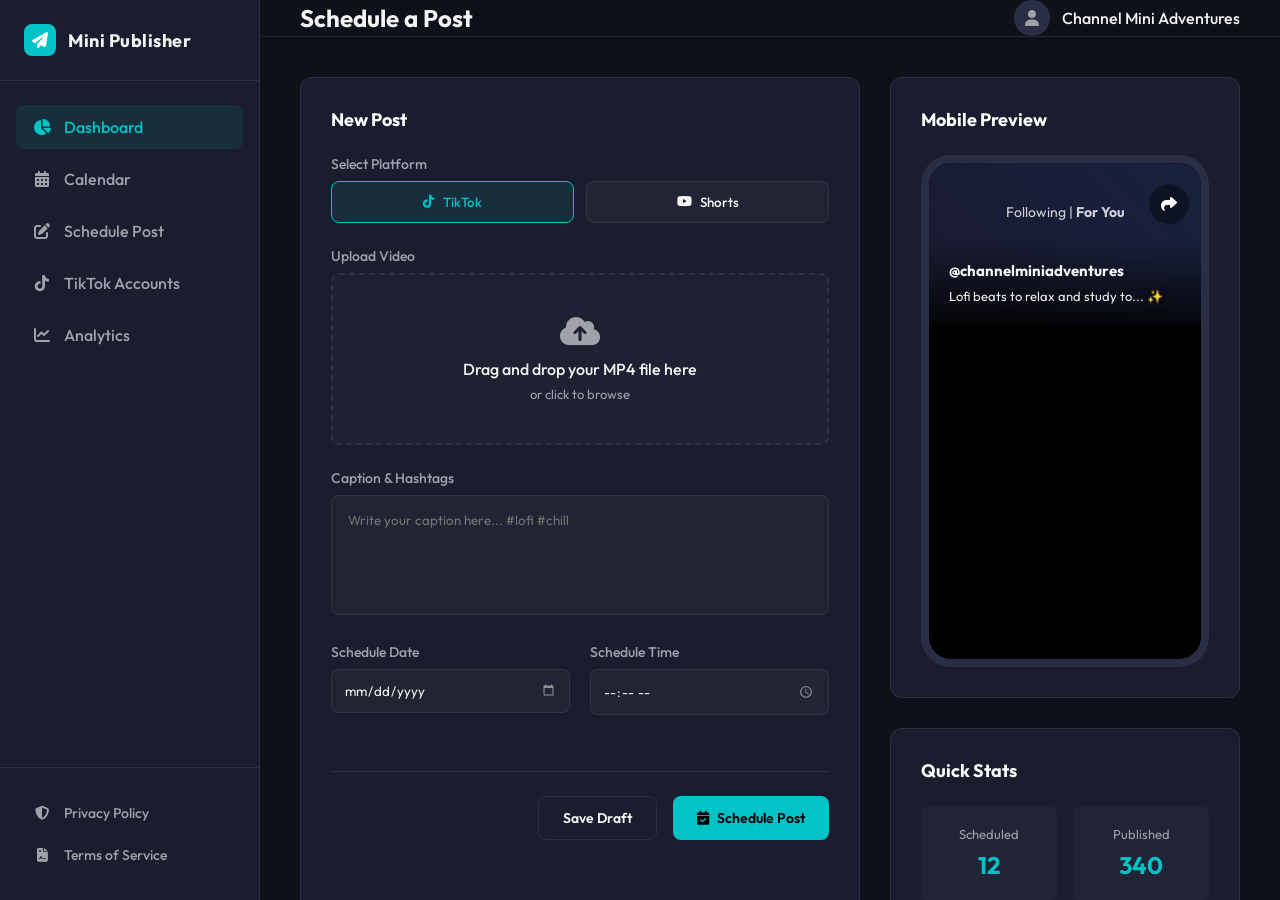
==== index.html @ 13feb2a8 "Initial commit for TikTok Website" ====
<!DOCTYPE html>
<html lang="en">
<head>
    <meta charset="UTF-8">
    <meta name="viewport" content="width=device-width, initial-scale=1.0">
    <title>Mini Publisher - Dashboard</title>
    <link rel="stylesheet" href="style.css">
    <link rel="preconnect" href="https://fonts.googleapis.com">
    <link rel="preconnect" href="https://fonts.gstatic.com" crossorigin>
    <link href="https://fonts.googleapis.com/css2?family=Outfit:wght@300;400;500;600;700&display=swap" rel="stylesheet">
    <link rel="stylesheet" href="https://cdnjs.cloudflare.com/ajax/libs/font-awesome/6.4.0/css/all.min.css">
    <link rel="icon" type="image/svg+xml" href="favicon.svg">
</head>
<body>
    <div class="app-container">
        <!-- Sidebar -->
        <aside class="sidebar">
            <div class="logo-area">
                <div class="logo-icon"><i class="fa-solid fa-paper-plane"></i></div>
                <span class="logo-text">Mini Publisher</span>
            </div>
            
            <nav class="main-nav">
                <a href="#" class="nav-item active"><i class="fa-solid fa-chart-pie"></i> Dashboard</a>
                <a href="#" class="nav-item"><i class="fa-solid fa-calendar-days"></i> Calendar</a>
                <a href="#" class="nav-item"><i class="fa-solid fa-pen-to-square"></i> Schedule Post</a>
                <a href="#" class="nav-item"><i class="fa-brands fa-tiktok"></i> TikTok Accounts</a>
                <a href="#" class="nav-item"><i class="fa-solid fa-chart-line"></i> Analytics</a>
            </nav>

            <div class="sidebar-footer">
                <a href="privacy.html" class="nav-item footer-link"><i class="fa-solid fa-shield-halved"></i> Privacy Policy</a>
                <a href="terms.html" class="nav-item footer-link"><i class="fa-solid fa-file-contract"></i> Terms of Service</a>
            </div>
        </aside>

        <!-- Main Content -->
        <main class="main-content">
            <header class="topbar">
                <h2>Schedule a Post</h2>
                <div class="user-profile">
                    <div class="avatar"><i class="fa-solid fa-user"></i></div>
                    <span>Channel Mini Adventures</span>
                </div>
            </header>

            <div class="dashboard-grid">
                <!-- Post Composer -->
                <div class="card composer-card">
                    <h3>New Post</h3>
                    <form class="post-form">
                        <div class="form-group">
                            <label>Select Platform</label>
                            <div class="platform-selector">
                                <button type="button" class="platform-btn active"><i class="fa-brands fa-tiktok"></i> TikTok</button>
                                <button type="button" class="platform-btn"><i class="fa-brands fa-youtube"></i> Shorts</button>
                            </div>
                        </div>

                        <div class="form-group">
                            <label>Upload Video</label>
                            <div class="upload-area">
                                <i class="fa-solid fa-cloud-arrow-up"></i>
                                <p>Drag and drop your MP4 file here</p>
                                <span>or click to browse</span>
                            </div>
                        </div>

                        <div class="form-group">
                            <label>Caption & Hashtags</label>
                            <textarea placeholder="Write your caption here... #lofi #chill"></textarea>
                        </div>

                        <div class="form-row">
                            <div class="form-group half">
                                <label>Schedule Date</label>
                                <input type="date">
                            </div>
                            <div class="form-group half">
                                <label>Schedule Time</label>
                                <input type="time">
                            </div>
                        </div>

                        <div class="form-actions">
                            <button type="button" class="btn btn-secondary">Save Draft</button>
                            <button type="button" class="btn btn-primary"><i class="fa-solid fa-calendar-check"></i> Schedule Post</button>
                        </div>
                    </form>
                </div>

                <!-- Right Column (Preview & Stats) -->
                <div class="right-col">
                    <div class="card preview-card">
                        <h3>Mobile Preview</h3>
                        <div class="phone-mockup">
                            <div class="phone-screen">
                                <div class="tiktok-ui-placeholder">
                                    <div class="tt-header">Following | <b>For You</b></div>
                                    <div class="tt-side-actions">
                                        <div class="action-btn"><i class="fa-solid fa-heart"></i></div>
                                        <div class="action-btn"><i class="fa-solid fa-comment"></i></div>
                                        <div class="action-btn"><i class="fa-solid fa-bookmark"></i></div>
                                        <div class="action-btn"><i class="fa-solid fa-share"></i></div>
                                    </div>
                                    <div class="tt-bottom-info">
                                        <h4>@channelminiadventures</h4>
                                        <p>Lofi beats to relax and study to... ✨</p>
                                    </div>
                                </div>
                            </div>
                        </div>
                    </div>

                    <div class="card stats-card">
                        <h3>Quick Stats</h3>
                        <div class="stat-row">
                            <div class="stat-box">
                                <span>Scheduled</span>
                                <b>12</b>
                            </div>
                            <div class="stat-box">
                                <span>Published</span>
                                <b>340</b>
                            </div>
                        </div>
                    </div>
                </div>
            </div>
        </main>
    </div>
</body>
</html>
---- style.css ----
:root {
    --primary: #00c2c7;
    --primary-hover: #00a0a5;
    --bg-dark: #0f111a;
    --bg-card: #1a1d2d;
    --text-main: #f4f4f5;
    --text-muted: #a1a1aa;
    --border: rgba(255, 255, 255, 0.08);
}

* {
    margin: 0;
    padding: 0;
    box-sizing: border-box;
    font-family: 'Outfit', sans-serif;
}

body {
    background-color: var(--bg-dark);
    color: var(--text-main);
    min-height: 100vh;
}

.app-container {
    display: flex;
    height: 100vh;
}

/* Sidebar */
.sidebar {
    width: 260px;
    background-color: var(--bg-card);
    border-right: 1px solid var(--border);
    display: flex;
    flex-direction: column;
}

.logo-area {
    padding: 24px;
    display: flex;
    align-items: center;
    gap: 12px;
    border-bottom: 1px solid var(--border);
}

.logo-icon {
    width: 32px;
    height: 32px;
    background: var(--primary);
    border-radius: 8px;
    display: flex;
    align-items: center;
    justify-content: center;
    color: #fff;
    font-size: 16px;
}

.logo-text {
    font-size: 18px;
    font-weight: 700;
    letter-spacing: 0.5px;
}

.main-nav {
    padding: 24px 16px;
    display: flex;
    flex-direction: column;
    gap: 8px;
    flex: 1;
}

.nav-item {
    display: flex;
    align-items: center;
    gap: 12px;
    padding: 12px 16px;
    color: var(--text-muted);
    text-decoration: none;
    border-radius: 8px;
    font-weight: 500;
    transition: all 0.2s ease;
}

.nav-item:hover, .nav-item.active {
    background: rgba(0, 194, 199, 0.1);
    color: var(--primary);
}

.nav-item i {
    width: 20px;
    text-align: center;
}

.sidebar-footer {
    padding: 24px 16px;
    border-top: 1px solid var(--border);
}

.footer-link {
    font-size: 14px;
}

/* Main Content */
.main-content {
    flex: 1;
    display: flex;
    flex-direction: column;
    overflow-y: auto;
}

.topbar {
    height: 80px;
    border-bottom: 1px solid var(--border);
    display: flex;
    align-items: center;
    justify-content: space-between;
    padding: 0 40px;
}

.user-profile {
    display: flex;
    align-items: center;
    gap: 12px;
    font-weight: 500;
}

.avatar {
    width: 36px;
    height: 36px;
    background: #2a2e45;
    border-radius: 50%;
    display: flex;
    align-items: center;
    justify-content: center;
    color: var(--text-muted);
}

.dashboard-grid {
    padding: 40px;
    display: grid;
    grid-template-columns: 1fr 350px;
    gap: 30px;
    max-width: 1400px;
}

.card {
    background: var(--bg-card);
    border: 1px solid var(--border);
    border-radius: 12px;
    padding: 30px;
}

.card h3 {
    margin-bottom: 24px;
    font-size: 18px;
    color: #fff;
}

/* Form Styles */
.form-group {
    margin-bottom: 24px;
}

.form-group label {
    display: block;
    margin-bottom: 8px;
    font-size: 14px;
    color: var(--text-muted);
    font-weight: 500;
}

.platform-selector {
    display: flex;
    gap: 12px;
}

.platform-btn {
    flex: 1;
    background: rgba(255,255,255,0.03);
    border: 1px solid var(--border);
    padding: 12px;
    border-radius: 8px;
    color: var(--text-main);
    cursor: pointer;
    font-family: inherit;
    font-weight: 500;
    display: flex;
    align-items: center;
    justify-content: center;
    gap: 8px;
    transition: all 0.2s;
}

.platform-btn.active {
    border-color: var(--primary);
    background: rgba(0, 194, 199, 0.1);
    color: var(--primary);
}

.upload-area {
    border: 2px dashed var(--border);
    border-radius: 8px;
    padding: 40px;
    text-align: center;
    background: rgba(255,255,255,0.02);
    cursor: pointer;
    transition: border-color 0.2s;
}

.upload-area:hover {
    border-color: var(--primary);
}

.upload-area i {
    font-size: 32px;
    color: var(--text-muted);
    margin-bottom: 12px;
}

.upload-area p {
    font-weight: 500;
    margin-bottom: 4px;
}

.upload-area span {
    font-size: 13px;
    color: var(--text-muted);
}

textarea {
    width: 100%;
    height: 120px;
    background: rgba(255,255,255,0.03);
    border: 1px solid var(--border);
    border-radius: 8px;
    padding: 16px;
    color: var(--text-main);
    font-family: inherit;
    resize: none;
}

textarea:focus, input:focus {
    outline: none;
    border-color: var(--primary);
}

.form-row {
    display: flex;
    gap: 20px;
}

.form-group.half {
    flex: 1;
}

input[type="date"], input[type="time"] {
    width: 100%;
    background: rgba(255,255,255,0.03);
    border: 1px solid var(--border);
    border-radius: 8px;
    padding: 12px;
    color: var(--text-main);
    font-family: inherit;
}

input[type="date"]::-webkit-calendar-picker-indicator,
input[type="time"]::-webkit-calendar-picker-indicator {
    filter: invert(1);
    opacity: 0.5;
    cursor: pointer;
}

.form-actions {
    display: flex;
    justify-content: flex-end;
    gap: 16px;
    margin-top: 32px;
    border-top: 1px solid var(--border);
    padding-top: 24px;
}

.btn {
    padding: 12px 24px;
    border-radius: 8px;
    font-family: inherit;
    font-weight: 600;
    cursor: pointer;
    border: none;
    display: flex;
    align-items: center;
    gap: 8px;
    font-size: 14px;
    transition: all 0.2s;
}

.btn-secondary {
    background: transparent;
    border: 1px solid var(--border);
    color: var(--text-main);
}

.btn-secondary:hover {
    background: rgba(255,255,255,0.05);
}

.btn-primary {
    background: var(--primary);
    color: #000;
}

.btn-primary:hover {
    background: var(--primary-hover);
}

/* Right Column */
.right-col {
    display: flex;
    flex-direction: column;
    gap: 30px;
}

.phone-mockup {
    width: 100%;
    aspect-ratio: 9/16;
    background: #000;
    border-radius: 30px;
    border: 8px solid #2a2e45;
    position: relative;
    overflow: hidden;
}

.tiktok-ui-placeholder {
    height: 100%;
    background: linear-gradient(45deg, #1a1a2e, #16213e);
    position: relative;
    display: flex;
    flex-direction: column;
    justify-content: space-between;
}

.tt-header {
    text-align: center;
    padding: 40px 20px 20px;
    color: #fff;
    font-size: 14px;
    opacity: 0.8;
}

.tt-side-actions {
    position: absolute;
    right: 12px;
    bottom: 100px;
    display: flex;
    flex-direction: column;
    gap: 20px;
}

.action-btn {
    width: 40px;
    height: 40px;
    background: rgba(0,0,0,0.4);
    border-radius: 50%;
    display: flex;
    align-items: center;
    justify-content: center;
    color: #fff;
}

.tt-bottom-info {
    padding: 20px;
    background: linear-gradient(transparent, rgba(0,0,0,0.8));
}

.tt-bottom-info h4 {
    margin-bottom: 8px;
    font-size: 15px;
}

.tt-bottom-info p {
    font-size: 13px;
    color: #eee;
}

.stat-row {
    display: flex;
    gap: 16px;
}

.stat-box {
    flex: 1;
    background: rgba(255,255,255,0.03);
    padding: 20px;
    border-radius: 8px;
    text-align: center;
}

.stat-box span {
    display: block;
    font-size: 13px;
    color: var(--text-muted);
    margin-bottom: 8px;
}

.stat-box b {
    font-size: 24px;
    color: var(--primary);
}

/* Legal Pages */
.doc-container {
    max-width: 800px;
    margin: 40px auto;
}

.doc-container h1 { color: var(--primary); margin-bottom: 24px; }
.doc-container h2 { margin: 32px 0 16px; color: #fff; }
.doc-container p, .doc-container li { color: var(--text-muted); line-height: 1.6; margin-bottom: 16px; }
.doc-container ul { padding-left: 24px; }
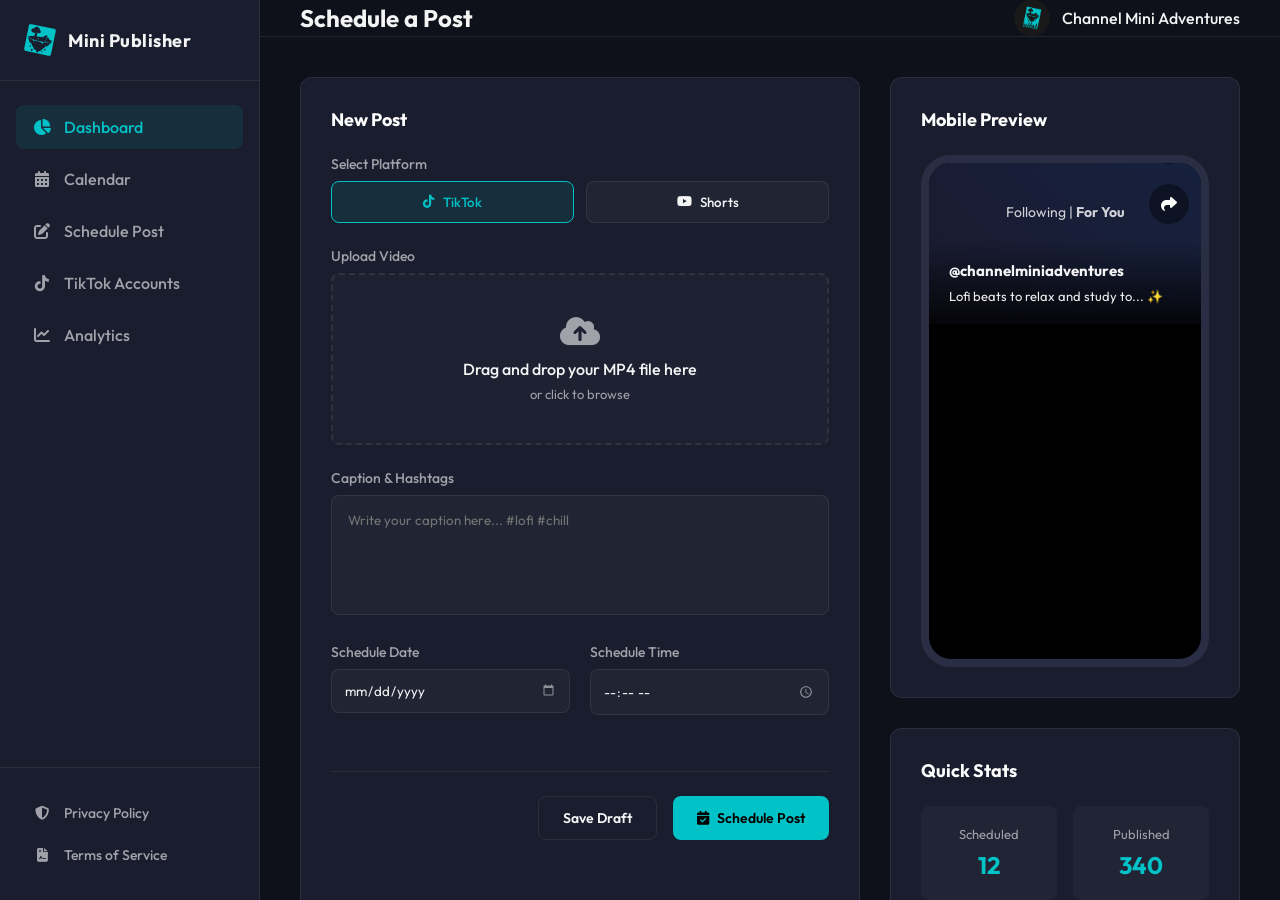
==== commit 88b70ebe: "Update logo and profile picture" ====
--- a/index.html
+++ b/index.html
@@ -16,7 +16,7 @@
         <!-- Sidebar -->
         <aside class="sidebar">
             <div class="logo-area">
-                <div class="logo-icon"><i class="fa-solid fa-paper-plane"></i></div>
+                <img src="favicon.svg" alt="Mini Publisher Logo" class="logo-img">
                 <span class="logo-text">Mini Publisher</span>
             </div>
             
@@ -39,7 +39,7 @@
             <header class="topbar">
                 <h2>Schedule a Post</h2>
                 <div class="user-profile">
-                    <div class="avatar"><i class="fa-solid fa-user"></i></div>
+                    <img src="profile.png" alt="Channel Mini Adventures" class="avatar-img">
                     <span>Channel Mini Adventures</span>
                 </div>
             </header>
--- a/style.css
+++ b/style.css
@@ -43,16 +43,11 @@
     border-bottom: 1px solid var(--border);
 }
 
-.logo-icon {
+.logo-img {
     width: 32px;
     height: 32px;
-    background: var(--primary);
-    border-radius: 8px;
-    display: flex;
-    align-items: center;
-    justify-content: center;
-    color: #fff;
-    font-size: 16px;
+    border-radius: 8px;
+    object-fit: contain;
 }
 
 .logo-text {
@@ -124,15 +119,11 @@
     font-weight: 500;
 }
 
-.avatar {
+.avatar-img {
     width: 36px;
     height: 36px;
-    background: #2a2e45;
     border-radius: 50%;
-    display: flex;
-    align-items: center;
-    justify-content: center;
-    color: var(--text-muted);
+    object-fit: cover;
 }
 
 .dashboard-grid {
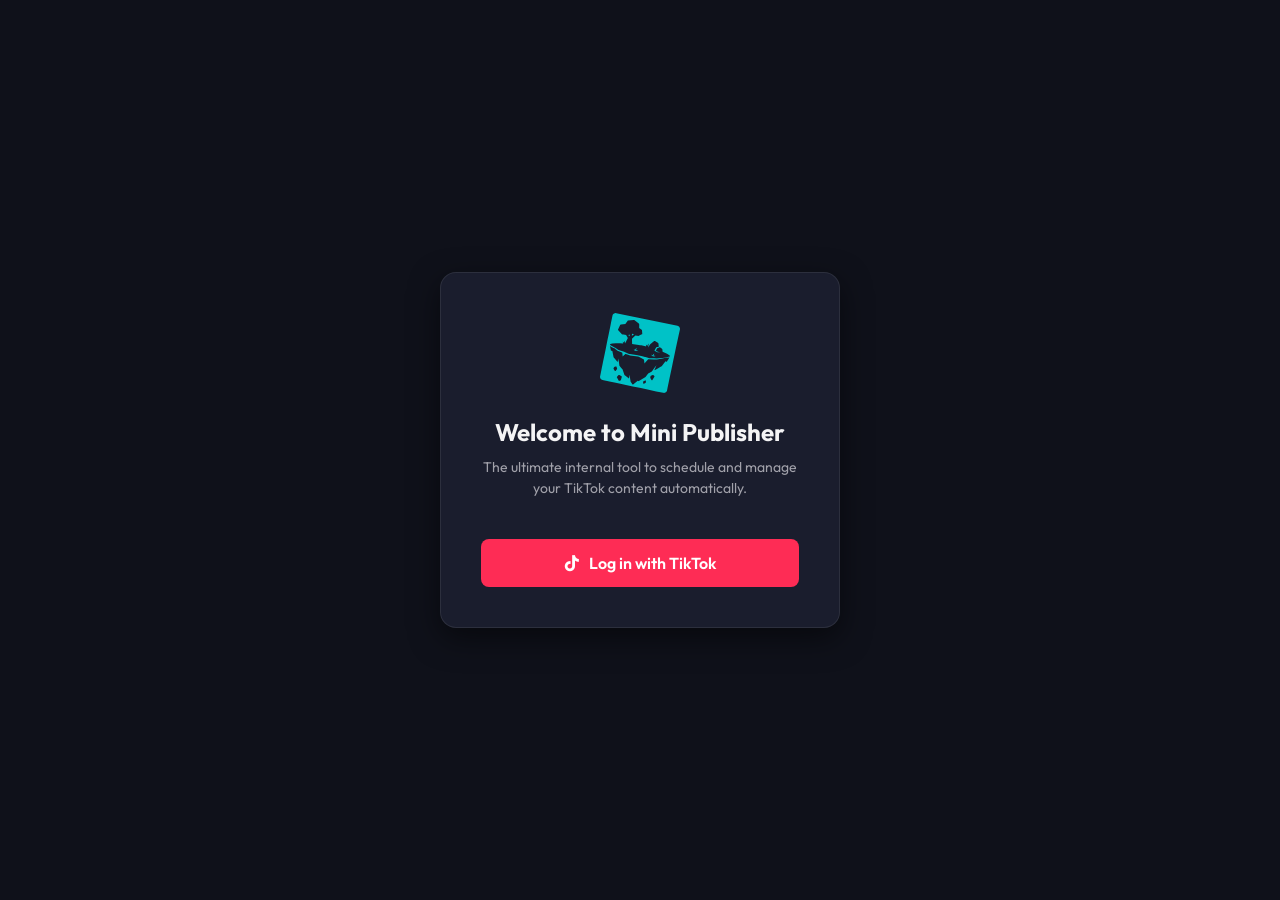
==== commit 5056a3d9: "Add fake login page for demonstration" ====
--- a/index.html
+++ b/index.html
@@ -3,131 +3,104 @@
 <head>
     <meta charset="UTF-8">
     <meta name="viewport" content="width=device-width, initial-scale=1.0">
-    <title>Mini Publisher - Dashboard</title>
+    <title>Login - Mini Publisher</title>
     <link rel="stylesheet" href="style.css">
     <link rel="preconnect" href="https://fonts.googleapis.com">
     <link rel="preconnect" href="https://fonts.gstatic.com" crossorigin>
     <link href="https://fonts.googleapis.com/css2?family=Outfit:wght@300;400;500;600;700&display=swap" rel="stylesheet">
     <link rel="stylesheet" href="https://cdnjs.cloudflare.com/ajax/libs/font-awesome/6.4.0/css/all.min.css">
     <link rel="icon" type="image/svg+xml" href="favicon.svg">
+    <style>
+        body {
+            display: flex;
+            align-items: center;
+            justify-content: center;
+            height: 100vh;
+            background: var(--bg-dark);
+            font-family: 'Outfit', sans-serif;
+        }
+        .login-card {
+            background: var(--bg-card);
+            padding: 40px;
+            border-radius: 16px;
+            text-align: center;
+            width: 100%;
+            max-width: 400px;
+            box-shadow: 0 10px 30px rgba(0,0,0,0.5);
+            border: 1px solid var(--border);
+        }
+        .login-logo {
+            width: 80px;
+            height: 80px;
+            margin-bottom: 20px;
+            border-radius: 16px;
+        }
+        .login-title {
+            color: var(--text-main);
+            font-size: 24px;
+            margin-bottom: 10px;
+        }
+        .login-subtitle {
+            color: var(--text-muted);
+            font-size: 14px;
+            margin-bottom: 40px;
+            line-height: 1.5;
+        }
+        .tiktok-btn {
+            background: #fe2c55;
+            color: white;
+            border: none;
+            padding: 14px 24px;
+            border-radius: 8px;
+            font-size: 16px;
+            font-weight: 600;
+            width: 100%;
+            cursor: pointer;
+            display: flex;
+            align-items: center;
+            justify-content: center;
+            gap: 10px;
+            text-decoration: none;
+            transition: all 0.3s ease;
+        }
+        .tiktok-btn:hover {
+            background: #e02249;
+            transform: translateY(-2px);
+        }
+        .loader {
+            display: none;
+            border: 3px solid rgba(255,255,255,0.3);
+            border-top: 3px solid white;
+            border-radius: 50%;
+            width: 20px;
+            height: 20px;
+            animation: spin 1s linear infinite;
+        }
+        @keyframes spin { 0% { transform: rotate(0deg); } 100% { transform: rotate(360deg); } }
+    </style>
 </head>
 <body>
-    <div class="app-container">
-        <!-- Sidebar -->
-        <aside class="sidebar">
-            <div class="logo-area">
-                <img src="favicon.svg" alt="Mini Publisher Logo" class="logo-img">
-                <span class="logo-text">Mini Publisher</span>
-            </div>
-            
-            <nav class="main-nav">
-                <a href="#" class="nav-item active"><i class="fa-solid fa-chart-pie"></i> Dashboard</a>
-                <a href="#" class="nav-item"><i class="fa-solid fa-calendar-days"></i> Calendar</a>
-                <a href="#" class="nav-item"><i class="fa-solid fa-pen-to-square"></i> Schedule Post</a>
-                <a href="#" class="nav-item"><i class="fa-brands fa-tiktok"></i> TikTok Accounts</a>
-                <a href="#" class="nav-item"><i class="fa-solid fa-chart-line"></i> Analytics</a>
-            </nav>
+    <div class="login-card">
+        <img src="favicon.svg" alt="Mini Publisher" class="login-logo">
+        <h1 class="login-title">Welcome to Mini Publisher</h1>
+        <p class="login-subtitle">The ultimate internal tool to schedule and manage your TikTok content automatically.</p>
+        
+        <a href="dashboard.html" class="tiktok-btn" id="loginBtn">
+            <i class="fa-brands fa-tiktok"></i> Log in with TikTok
+            <div class="loader" id="loader"></div>
+        </a>
+    </div>
 
-            <div class="sidebar-footer">
-                <a href="privacy.html" class="nav-item footer-link"><i class="fa-solid fa-shield-halved"></i> Privacy Policy</a>
-                <a href="terms.html" class="nav-item footer-link"><i class="fa-solid fa-file-contract"></i> Terms of Service</a>
-            </div>
-        </aside>
-
-        <!-- Main Content -->
-        <main class="main-content">
-            <header class="topbar">
-                <h2>Schedule a Post</h2>
-                <div class="user-profile">
-                    <img src="profile.png" alt="Channel Mini Adventures" class="avatar-img">
-                    <span>Channel Mini Adventures</span>
-                </div>
-            </header>
-
-            <div class="dashboard-grid">
-                <!-- Post Composer -->
-                <div class="card composer-card">
-                    <h3>New Post</h3>
-                    <form class="post-form">
-                        <div class="form-group">
-                            <label>Select Platform</label>
-                            <div class="platform-selector">
-                                <button type="button" class="platform-btn active"><i class="fa-brands fa-tiktok"></i> TikTok</button>
-                                <button type="button" class="platform-btn"><i class="fa-brands fa-youtube"></i> Shorts</button>
-                            </div>
-                        </div>
-
-                        <div class="form-group">
-                            <label>Upload Video</label>
-                            <div class="upload-area">
-                                <i class="fa-solid fa-cloud-arrow-up"></i>
-                                <p>Drag and drop your MP4 file here</p>
-                                <span>or click to browse</span>
-                            </div>
-                        </div>
-
-                        <div class="form-group">
-                            <label>Caption & Hashtags</label>
-                            <textarea placeholder="Write your caption here... #lofi #chill"></textarea>
-                        </div>
-
-                        <div class="form-row">
-                            <div class="form-group half">
-                                <label>Schedule Date</label>
-                                <input type="date">
-                            </div>
-                            <div class="form-group half">
-                                <label>Schedule Time</label>
-                                <input type="time">
-                            </div>
-                        </div>
-
-                        <div class="form-actions">
-                            <button type="button" class="btn btn-secondary">Save Draft</button>
-                            <button type="button" class="btn btn-primary"><i class="fa-solid fa-calendar-check"></i> Schedule Post</button>
-                        </div>
-                    </form>
-                </div>
-
-                <!-- Right Column (Preview & Stats) -->
-                <div class="right-col">
-                    <div class="card preview-card">
-                        <h3>Mobile Preview</h3>
-                        <div class="phone-mockup">
-                            <div class="phone-screen">
-                                <div class="tiktok-ui-placeholder">
-                                    <div class="tt-header">Following | <b>For You</b></div>
-                                    <div class="tt-side-actions">
-                                        <div class="action-btn"><i class="fa-solid fa-heart"></i></div>
-                                        <div class="action-btn"><i class="fa-solid fa-comment"></i></div>
-                                        <div class="action-btn"><i class="fa-solid fa-bookmark"></i></div>
-                                        <div class="action-btn"><i class="fa-solid fa-share"></i></div>
-                                    </div>
-                                    <div class="tt-bottom-info">
-                                        <h4>@channelminiadventures</h4>
-                                        <p>Lofi beats to relax and study to... ✨</p>
-                                    </div>
-                                </div>
-                            </div>
-                        </div>
-                    </div>
-
-                    <div class="card stats-card">
-                        <h3>Quick Stats</h3>
-                        <div class="stat-row">
-                            <div class="stat-box">
-                                <span>Scheduled</span>
-                                <b>12</b>
-                            </div>
-                            <div class="stat-box">
-                                <span>Published</span>
-                                <b>340</b>
-                            </div>
-                        </div>
-                    </div>
-                </div>
-            </div>
-        </main>
-    </div>
+    <script>
+        document.getElementById('loginBtn').addEventListener('click', function(e) {
+            e.preventDefault();
+            const btn = this;
+            btn.innerHTML = '<div class="loader" style="display:block"></div> Authenticating...';
+            btn.style.opacity = '0.8';
+            setTimeout(() => {
+                window.location.href = 'dashboard.html';
+            }, 1500);
+        });
+    </script>
 </body>
 </html>
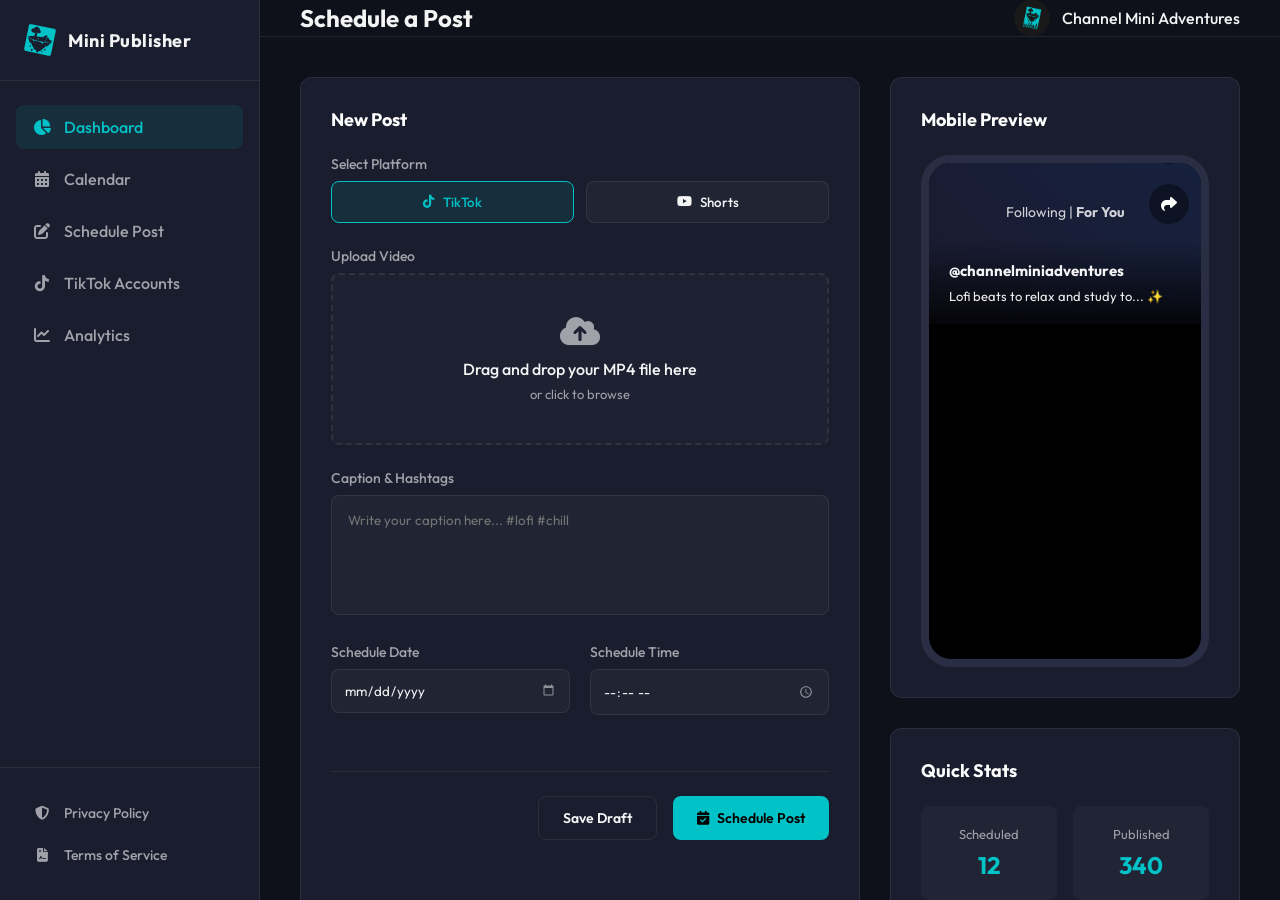
==== commit f767bdec: "Revert to dashboard only since app is internal" ====
--- a/index.html
+++ b/index.html
@@ -3,104 +3,131 @@
 <head>
     <meta charset="UTF-8">
     <meta name="viewport" content="width=device-width, initial-scale=1.0">
-    <title>Login - Mini Publisher</title>
+    <title>Mini Publisher - Dashboard</title>
     <link rel="stylesheet" href="style.css">
     <link rel="preconnect" href="https://fonts.googleapis.com">
     <link rel="preconnect" href="https://fonts.gstatic.com" crossorigin>
     <link href="https://fonts.googleapis.com/css2?family=Outfit:wght@300;400;500;600;700&display=swap" rel="stylesheet">
     <link rel="stylesheet" href="https://cdnjs.cloudflare.com/ajax/libs/font-awesome/6.4.0/css/all.min.css">
     <link rel="icon" type="image/svg+xml" href="favicon.svg">
-    <style>
-        body {
-            display: flex;
-            align-items: center;
-            justify-content: center;
-            height: 100vh;
-            background: var(--bg-dark);
-            font-family: 'Outfit', sans-serif;
-        }
-        .login-card {
-            background: var(--bg-card);
-            padding: 40px;
-            border-radius: 16px;
-            text-align: center;
-            width: 100%;
-            max-width: 400px;
-            box-shadow: 0 10px 30px rgba(0,0,0,0.5);
-            border: 1px solid var(--border);
-        }
-        .login-logo {
-            width: 80px;
-            height: 80px;
-            margin-bottom: 20px;
-            border-radius: 16px;
-        }
-        .login-title {
-            color: var(--text-main);
-            font-size: 24px;
-            margin-bottom: 10px;
-        }
-        .login-subtitle {
-            color: var(--text-muted);
-            font-size: 14px;
-            margin-bottom: 40px;
-            line-height: 1.5;
-        }
-        .tiktok-btn {
-            background: #fe2c55;
-            color: white;
-            border: none;
-            padding: 14px 24px;
-            border-radius: 8px;
-            font-size: 16px;
-            font-weight: 600;
-            width: 100%;
-            cursor: pointer;
-            display: flex;
-            align-items: center;
-            justify-content: center;
-            gap: 10px;
-            text-decoration: none;
-            transition: all 0.3s ease;
-        }
-        .tiktok-btn:hover {
-            background: #e02249;
-            transform: translateY(-2px);
-        }
-        .loader {
-            display: none;
-            border: 3px solid rgba(255,255,255,0.3);
-            border-top: 3px solid white;
-            border-radius: 50%;
-            width: 20px;
-            height: 20px;
-            animation: spin 1s linear infinite;
-        }
-        @keyframes spin { 0% { transform: rotate(0deg); } 100% { transform: rotate(360deg); } }
-    </style>
 </head>
 <body>
-    <div class="login-card">
-        <img src="favicon.svg" alt="Mini Publisher" class="login-logo">
-        <h1 class="login-title">Welcome to Mini Publisher</h1>
-        <p class="login-subtitle">The ultimate internal tool to schedule and manage your TikTok content automatically.</p>
-        
-        <a href="dashboard.html" class="tiktok-btn" id="loginBtn">
-            <i class="fa-brands fa-tiktok"></i> Log in with TikTok
-            <div class="loader" id="loader"></div>
-        </a>
+    <div class="app-container">
+        <!-- Sidebar -->
+        <aside class="sidebar">
+            <div class="logo-area">
+                <img src="favicon.svg" alt="Mini Publisher Logo" class="logo-img">
+                <span class="logo-text">Mini Publisher</span>
+            </div>
+            
+            <nav class="main-nav">
+                <a href="#" class="nav-item active"><i class="fa-solid fa-chart-pie"></i> Dashboard</a>
+                <a href="#" class="nav-item"><i class="fa-solid fa-calendar-days"></i> Calendar</a>
+                <a href="#" class="nav-item"><i class="fa-solid fa-pen-to-square"></i> Schedule Post</a>
+                <a href="#" class="nav-item"><i class="fa-brands fa-tiktok"></i> TikTok Accounts</a>
+                <a href="#" class="nav-item"><i class="fa-solid fa-chart-line"></i> Analytics</a>
+            </nav>
+
+            <div class="sidebar-footer">
+                <a href="privacy.html" class="nav-item footer-link"><i class="fa-solid fa-shield-halved"></i> Privacy Policy</a>
+                <a href="terms.html" class="nav-item footer-link"><i class="fa-solid fa-file-contract"></i> Terms of Service</a>
+            </div>
+        </aside>
+
+        <!-- Main Content -->
+        <main class="main-content">
+            <header class="topbar">
+                <h2>Schedule a Post</h2>
+                <div class="user-profile">
+                    <img src="profile.png" alt="Channel Mini Adventures" class="avatar-img">
+                    <span>Channel Mini Adventures</span>
+                </div>
+            </header>
+
+            <div class="dashboard-grid">
+                <!-- Post Composer -->
+                <div class="card composer-card">
+                    <h3>New Post</h3>
+                    <form class="post-form">
+                        <div class="form-group">
+                            <label>Select Platform</label>
+                            <div class="platform-selector">
+                                <button type="button" class="platform-btn active"><i class="fa-brands fa-tiktok"></i> TikTok</button>
+                                <button type="button" class="platform-btn"><i class="fa-brands fa-youtube"></i> Shorts</button>
+                            </div>
+                        </div>
+
+                        <div class="form-group">
+                            <label>Upload Video</label>
+                            <div class="upload-area">
+                                <i class="fa-solid fa-cloud-arrow-up"></i>
+                                <p>Drag and drop your MP4 file here</p>
+                                <span>or click to browse</span>
+                            </div>
+                        </div>
+
+                        <div class="form-group">
+                            <label>Caption & Hashtags</label>
+                            <textarea placeholder="Write your caption here... #lofi #chill"></textarea>
+                        </div>
+
+                        <div class="form-row">
+                            <div class="form-group half">
+                                <label>Schedule Date</label>
+                                <input type="date">
+                            </div>
+                            <div class="form-group half">
+                                <label>Schedule Time</label>
+                                <input type="time">
+                            </div>
+                        </div>
+
+                        <div class="form-actions">
+                            <button type="button" class="btn btn-secondary">Save Draft</button>
+                            <button type="button" class="btn btn-primary"><i class="fa-solid fa-calendar-check"></i> Schedule Post</button>
+                        </div>
+                    </form>
+                </div>
+
+                <!-- Right Column (Preview & Stats) -->
+                <div class="right-col">
+                    <div class="card preview-card">
+                        <h3>Mobile Preview</h3>
+                        <div class="phone-mockup">
+                            <div class="phone-screen">
+                                <div class="tiktok-ui-placeholder">
+                                    <div class="tt-header">Following | <b>For You</b></div>
+                                    <div class="tt-side-actions">
+                                        <div class="action-btn"><i class="fa-solid fa-heart"></i></div>
+                                        <div class="action-btn"><i class="fa-solid fa-comment"></i></div>
+                                        <div class="action-btn"><i class="fa-solid fa-bookmark"></i></div>
+                                        <div class="action-btn"><i class="fa-solid fa-share"></i></div>
+                                    </div>
+                                    <div class="tt-bottom-info">
+                                        <h4>@channelminiadventures</h4>
+                                        <p>Lofi beats to relax and study to... ✨</p>
+                                    </div>
+                                </div>
+                            </div>
+                        </div>
+                    </div>
+
+                    <div class="card stats-card">
+                        <h3>Quick Stats</h3>
+                        <div class="stat-row">
+                            <div class="stat-box">
+                                <span>Scheduled</span>
+                                <b>12</b>
+                            </div>
+                            <div class="stat-box">
+                                <span>Published</span>
+                                <b>340</b>
+                            </div>
+                        </div>
+                    </div>
+                </div>
+            </div>
+        </main>
     </div>
-
-    <script>
-        document.getElementById('loginBtn').addEventListener('click', function(e) {
-            e.preventDefault();
-            const btn = this;
-            btn.innerHTML = '<div class="loader" style="display:block"></div> Authenticating...';
-            btn.style.opacity = '0.8';
-            setTimeout(() => {
-                window.location.href = 'dashboard.html';
-            }, 1500);
-        });
-    </script>
 </body>
 </html>
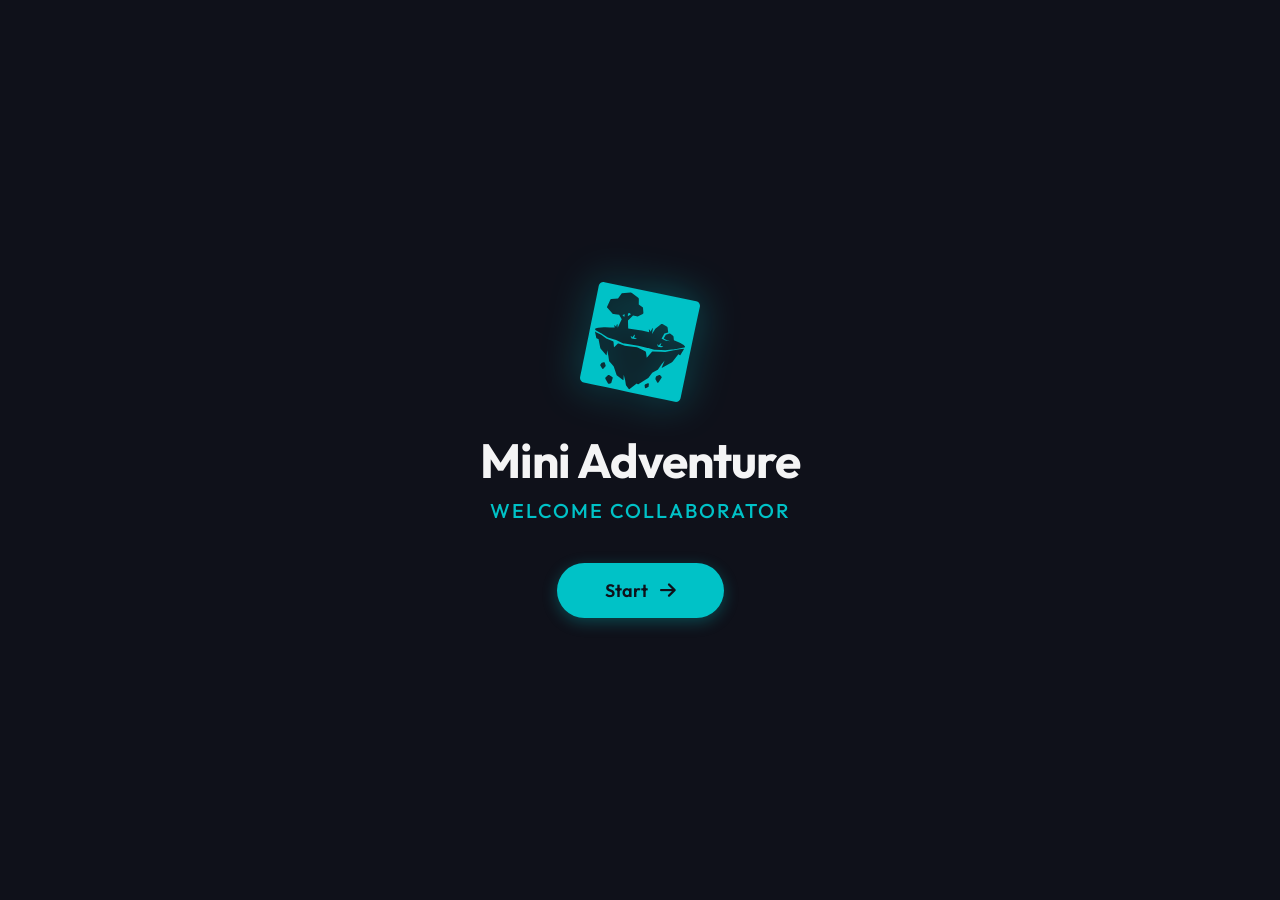
==== commit ddb9c681: "Add internal welcome screen and top header layout" ====
--- a/index.html
+++ b/index.html
@@ -3,131 +3,86 @@
 <head>
     <meta charset="UTF-8">
     <meta name="viewport" content="width=device-width, initial-scale=1.0">
-    <title>Mini Publisher - Dashboard</title>
+    <title>Mini Adventure - Internal Hub</title>
     <link rel="stylesheet" href="style.css">
     <link rel="preconnect" href="https://fonts.googleapis.com">
     <link rel="preconnect" href="https://fonts.gstatic.com" crossorigin>
     <link href="https://fonts.googleapis.com/css2?family=Outfit:wght@300;400;500;600;700&display=swap" rel="stylesheet">
     <link rel="stylesheet" href="https://cdnjs.cloudflare.com/ajax/libs/font-awesome/6.4.0/css/all.min.css">
     <link rel="icon" type="image/svg+xml" href="favicon.svg">
+    <style>
+        body {
+            display: flex;
+            align-items: center;
+            justify-content: center;
+            height: 100vh;
+            background: var(--bg-dark);
+            font-family: 'Outfit', sans-serif;
+            margin: 0;
+            padding: 0;
+            overflow: hidden;
+        }
+        .welcome-card {
+            text-align: center;
+            animation: fadeIn 0.8s ease-out;
+        }
+        .welcome-logo {
+            width: 120px;
+            height: 120px;
+            margin-bottom: 24px;
+            filter: drop-shadow(0 0 20px rgba(0, 194, 199, 0.4));
+        }
+        .welcome-title {
+            color: var(--text-main);
+            font-size: 48px;
+            font-weight: 700;
+            margin-bottom: 8px;
+            letter-spacing: -1px;
+        }
+        .welcome-subtitle {
+            color: var(--primary);
+            font-size: 20px;
+            font-weight: 500;
+            margin-bottom: 40px;
+            text-transform: uppercase;
+            letter-spacing: 2px;
+        }
+        .start-btn {
+            background: var(--primary);
+            color: var(--bg-dark);
+            border: none;
+            padding: 16px 48px;
+            border-radius: 50px;
+            font-size: 18px;
+            font-weight: 600;
+            cursor: pointer;
+            text-decoration: none;
+            display: inline-flex;
+            align-items: center;
+            gap: 12px;
+            transition: all 0.3s ease;
+            box-shadow: 0 4px 15px rgba(0, 194, 199, 0.3);
+        }
+        .start-btn:hover {
+            transform: translateY(-3px) scale(1.02);
+            box-shadow: 0 8px 25px rgba(0, 194, 199, 0.5);
+            background: var(--primary-hover);
+        }
+        @keyframes fadeIn {
+            from { opacity: 0; transform: translateY(20px); }
+            to { opacity: 1; transform: translateY(0); }
+        }
+    </style>
 </head>
 <body>
-    <div class="app-container">
-        <!-- Sidebar -->
-        <aside class="sidebar">
-            <div class="logo-area">
-                <img src="favicon.svg" alt="Mini Publisher Logo" class="logo-img">
-                <span class="logo-text">Mini Publisher</span>
-            </div>
-            
-            <nav class="main-nav">
-                <a href="#" class="nav-item active"><i class="fa-solid fa-chart-pie"></i> Dashboard</a>
-                <a href="#" class="nav-item"><i class="fa-solid fa-calendar-days"></i> Calendar</a>
-                <a href="#" class="nav-item"><i class="fa-solid fa-pen-to-square"></i> Schedule Post</a>
-                <a href="#" class="nav-item"><i class="fa-brands fa-tiktok"></i> TikTok Accounts</a>
-                <a href="#" class="nav-item"><i class="fa-solid fa-chart-line"></i> Analytics</a>
-            </nav>
-
-            <div class="sidebar-footer">
-                <a href="privacy.html" class="nav-item footer-link"><i class="fa-solid fa-shield-halved"></i> Privacy Policy</a>
-                <a href="terms.html" class="nav-item footer-link"><i class="fa-solid fa-file-contract"></i> Terms of Service</a>
-            </div>
-        </aside>
-
-        <!-- Main Content -->
-        <main class="main-content">
-            <header class="topbar">
-                <h2>Schedule a Post</h2>
-                <div class="user-profile">
-                    <img src="profile.png" alt="Channel Mini Adventures" class="avatar-img">
-                    <span>Channel Mini Adventures</span>
-                </div>
-            </header>
-
-            <div class="dashboard-grid">
-                <!-- Post Composer -->
-                <div class="card composer-card">
-                    <h3>New Post</h3>
-                    <form class="post-form">
-                        <div class="form-group">
-                            <label>Select Platform</label>
-                            <div class="platform-selector">
-                                <button type="button" class="platform-btn active"><i class="fa-brands fa-tiktok"></i> TikTok</button>
-                                <button type="button" class="platform-btn"><i class="fa-brands fa-youtube"></i> Shorts</button>
-                            </div>
-                        </div>
-
-                        <div class="form-group">
-                            <label>Upload Video</label>
-                            <div class="upload-area">
-                                <i class="fa-solid fa-cloud-arrow-up"></i>
-                                <p>Drag and drop your MP4 file here</p>
-                                <span>or click to browse</span>
-                            </div>
-                        </div>
-
-                        <div class="form-group">
-                            <label>Caption & Hashtags</label>
-                            <textarea placeholder="Write your caption here... #lofi #chill"></textarea>
-                        </div>
-
-                        <div class="form-row">
-                            <div class="form-group half">
-                                <label>Schedule Date</label>
-                                <input type="date">
-                            </div>
-                            <div class="form-group half">
-                                <label>Schedule Time</label>
-                                <input type="time">
-                            </div>
-                        </div>
-
-                        <div class="form-actions">
-                            <button type="button" class="btn btn-secondary">Save Draft</button>
-                            <button type="button" class="btn btn-primary"><i class="fa-solid fa-calendar-check"></i> Schedule Post</button>
-                        </div>
-                    </form>
-                </div>
-
-                <!-- Right Column (Preview & Stats) -->
-                <div class="right-col">
-                    <div class="card preview-card">
-                        <h3>Mobile Preview</h3>
-                        <div class="phone-mockup">
-                            <div class="phone-screen">
-                                <div class="tiktok-ui-placeholder">
-                                    <div class="tt-header">Following | <b>For You</b></div>
-                                    <div class="tt-side-actions">
-                                        <div class="action-btn"><i class="fa-solid fa-heart"></i></div>
-                                        <div class="action-btn"><i class="fa-solid fa-comment"></i></div>
-                                        <div class="action-btn"><i class="fa-solid fa-bookmark"></i></div>
-                                        <div class="action-btn"><i class="fa-solid fa-share"></i></div>
-                                    </div>
-                                    <div class="tt-bottom-info">
-                                        <h4>@channelminiadventures</h4>
-                                        <p>Lofi beats to relax and study to... ✨</p>
-                                    </div>
-                                </div>
-                            </div>
-                        </div>
-                    </div>
-
-                    <div class="card stats-card">
-                        <h3>Quick Stats</h3>
-                        <div class="stat-row">
-                            <div class="stat-box">
-                                <span>Scheduled</span>
-                                <b>12</b>
-                            </div>
-                            <div class="stat-box">
-                                <span>Published</span>
-                                <b>340</b>
-                            </div>
-                        </div>
-                    </div>
-                </div>
-            </div>
-        </main>
+    <div class="welcome-card">
+        <img src="favicon.svg" alt="Mini Adventure Logo" class="welcome-logo">
+        <h1 class="welcome-title">Mini Adventure</h1>
+        <p class="welcome-subtitle">Welcome Collaborator</p>
+        
+        <a href="dashboard.html" class="start-btn">
+            Start <i class="fa-solid fa-arrow-right"></i>
+        </a>
     </div>
 </body>
 </html>
--- a/style.css
+++ b/style.css
@@ -23,25 +23,74 @@
 
 .app-container {
     display: flex;
-    height: 100vh;
+    flex-direction: column;
+    min-height: 100vh;
+}
+
+/* Header Navbar */
+.app-header {
+    background: var(--bg-card);
+    border-bottom: 1px solid var(--border);
+    display: flex;
+    align-items: center;
+    justify-content: space-between;
+    padding: 0 24px;
+    height: 70px;
+    position: sticky;
+    top: 0;
+    z-index: 100;
+}
+
+.header-logo {
+    display: flex;
+    align-items: center;
+    gap: 12px;
+}
+
+.header-nav {
+    display: flex;
+    gap: 20px;
+}
+
+.header-nav .nav-item {
+    padding: 10px 16px;
+    text-decoration: none;
+    color: var(--text-muted);
+    font-weight: 500;
+    display: flex;
+    align-items: center;
+    gap: 8px;
+    border-radius: 8px;
+    transition: all 0.2s;
+}
+
+.header-nav .nav-item:hover, .header-nav .nav-item.active {
+    color: var(--primary);
+    background: rgba(0, 194, 199, 0.1);
+}
+
+.header-actions {
+    display: flex;
+    align-items: center;
+}
+
+.no-sidebar .main-content {
+    margin-left: 0;
+    padding: 32px 40px;
+    max-width: 1400px;
+    margin: 0 auto;
+    width: 100%;
+}
+
+.page-title {
+    margin-bottom: 24px;
+}
+.page-title h2 {
+    font-size: 24px;
+    font-weight: 600;
 }
 
 /* Sidebar */
-.sidebar {
-    width: 260px;
-    background-color: var(--bg-card);
-    border-right: 1px solid var(--border);
-    display: flex;
-    flex-direction: column;
-}
-
-.logo-area {
-    padding: 24px;
-    display: flex;
-    align-items: center;
-    gap: 12px;
-    border-bottom: 1px solid var(--border);
-}
 
 .logo-img {
     width: 32px;
@@ -101,15 +150,6 @@
     display: flex;
     flex-direction: column;
     overflow-y: auto;
-}
-
-.topbar {
-    height: 80px;
-    border-bottom: 1px solid var(--border);
-    display: flex;
-    align-items: center;
-    justify-content: space-between;
-    padding: 0 40px;
 }
 
 .user-profile {
